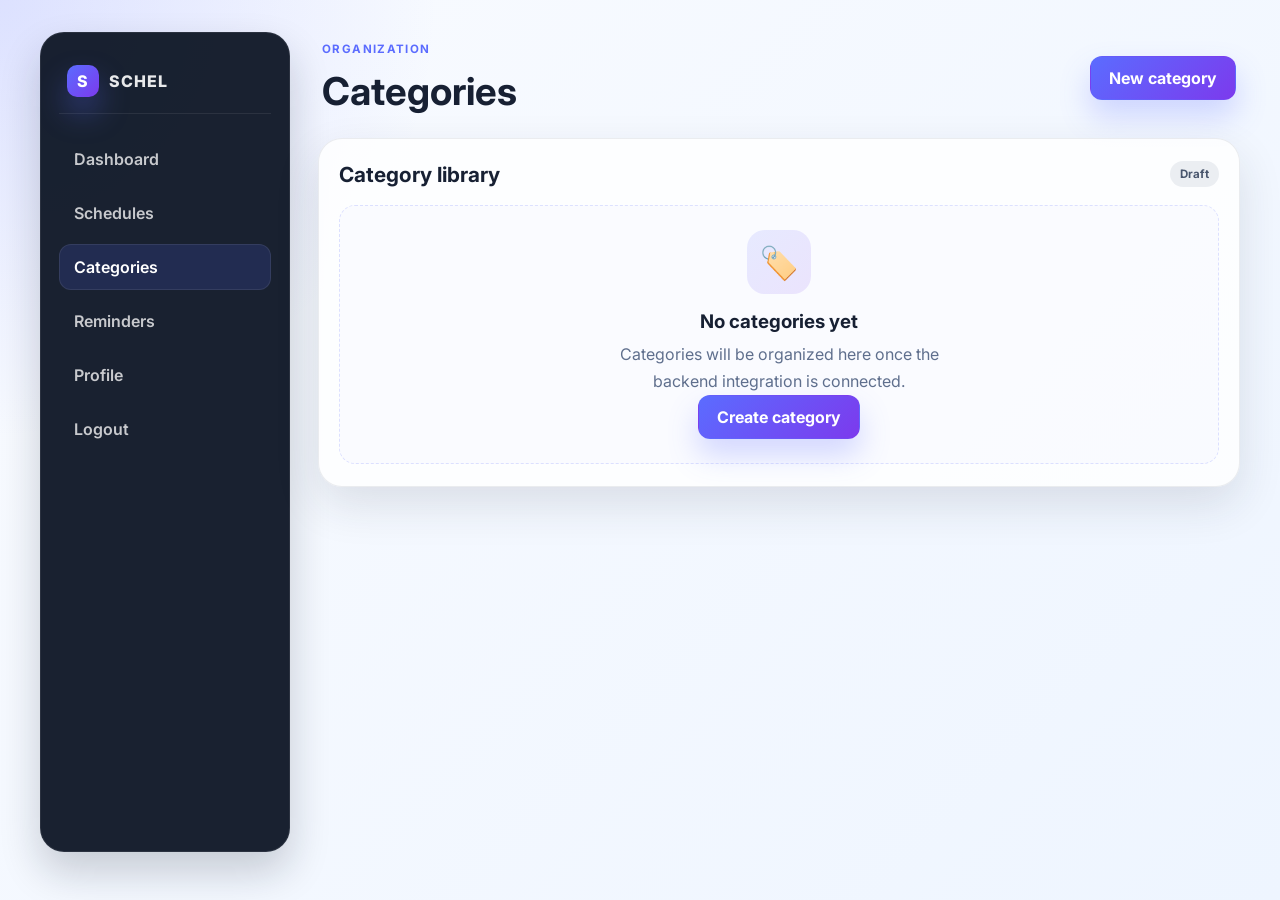
==== frontend/categories.html @ 0f29d302 "Frontend-Initial" ====
<!DOCTYPE html>
<html lang="en">
  <head>
    <meta charset="UTF-8" />
    <meta name="viewport" content="width=device-width, initial-scale=1.0" />
    <title>SCHEL | Categories</title>
    <link rel="preconnect" href="https://fonts.googleapis.com" />
    <link rel="preconnect" href="https://fonts.gstatic.com" crossorigin />
    <link href="https://fonts.googleapis.com/css2?family=Inter:wght@400;500;600;700;800&display=swap" rel="stylesheet" />
    <link rel="stylesheet" href="css/style.css" />
    <link rel="stylesheet" href="css/components.css" />
    <link rel="stylesheet" href="css/dashboard.css" />
  </head>
  <body class="app-page">
    <div class="app-shell">
      <aside class="sidebar" aria-label="Sidebar navigation">
        <div class="brand-wrap">
          <span class="brand-mark">S</span>
          <span class="brand-name">SCHEL</span>
        </div>

        <nav class="main-nav" aria-label="Main navigation">
          <a class="nav-item" href="dashboard.html">Dashboard</a>
          <a class="nav-item" href="schedules.html">Schedules</a>
          <a class="nav-item active" href="categories.html">Categories</a>
          <a class="nav-item" href="reminders.html">Reminders</a>
          <a class="nav-item" href="profile.html">Profile</a>
          <button type="button" class="nav-item nav-button" data-action="logout">Logout</button>
        </nav>
      </aside>

      <main class="content-panel">
        <header class="topbar">
          <div>
            <p class="eyebrow">Organization</p>
            <h1>Categories</h1>
          </div>
          <button class="btn btn-primary" type="button">New category</button>
        </header>

        <section class="panel-card">
          <div class="panel-header">
            <h2>Category library</h2>
            <span class="badge badge-neutral">Draft</span>
          </div>

          <div class="empty-state" aria-live="polite">
            <div class="empty-icon">🏷️</div>
            <h3>No categories yet</h3>
            <p>Categories will be organized here once the backend integration is connected.</p>
            <button class="btn btn-primary" type="button">Create category</button>
          </div>
        </section>
      </main>
    </div>

    <script src="js/config.js"></script>
    <script src="js/categories.js"></script>
  </body>
</html>
---- frontend/css/style.css ----
:root {
  --primary: #5b6cff;
  --primary-strong: #4255f5;
  --primary-soft: rgba(91, 108, 255, 0.12);
  --secondary: #7c3aed;
  --background: #f4f7fb;
  --surface: #ffffff;
  --surface-alt: #eef2ff;
  --text: #172033;
  --muted: #5f6f8d;
  --border: rgba(23, 32, 51, 0.08);
  --shadow: 0 18px 45px rgba(31, 41, 55, 0.12);
  --success: #1fb98a;
  --warning: #f7b955;
  --danger: #ef5d6d;
  --info: #25a7de;
  --radius-lg: 24px;
  --radius-md: 16px;
  --radius-sm: 12px;
  --space-1: 8px;
  --space-2: 12px;
  --space-3: 16px;
  --space-4: 20px;
  --space-5: 24px;
  --space-6: 32px;
  --space-7: 40px;
  --space-8: 52px;

  --font-stack: "Inter", "Segoe UI", sans-serif;
}

* {
  box-sizing: border-box;
}

html {
  scroll-behavior: smooth;
}

body {
  margin: 0;
  font-family: var(--font-stack);
  background:
    radial-gradient(circle at top left, rgba(91, 108, 255, 0.18), transparent 28%),
    linear-gradient(135deg, #f9fbff 0%, #eef5ff 100%);
  color: var(--text);
}

a {
  color: inherit;
  text-decoration: none;
}

button,
input,
select {
  font: inherit;
}

img {
  max-width: 100%;
}

h1,
h2,
h3,
p {
  margin-top: 0;
}

.eyebrow {
  margin: 0 0 var(--space-2);
  text-transform: uppercase;
  letter-spacing: 0.12em;
  font-size: 0.72rem;
  font-weight: 700;
  color: var(--primary);
}

.brand-wrap {
  display: inline-flex;
  align-items: center;
  gap: 10px;
  font-weight: 800;
  letter-spacing: 0.06em;
}

.brand-mark {
  display: inline-flex;
  align-items: center;
  justify-content: center;
  width: 32px;
  height: 32px;
  border-radius: 10px;
  background: linear-gradient(135deg, var(--primary), var(--secondary));
  color: white;
  box-shadow: 0 16px 30px rgba(91, 108, 255, 0.35);
}

.brand-name {
  font-size: 1rem;
}

.landing-page,
.auth-page,
.app-page {
  min-height: 100vh;
}

.landing-shell,
.auth-shell,
.app-shell {
  width: min(1200px, calc(100% - 32px));
  margin: 0 auto;
}

.landing-shell {
  padding: 24px 0 60px;
}

.landing-topbar {
  display: flex;
  align-items: center;
  justify-content: space-between;
  padding: 18px 24px;
  border: 1px solid rgba(255, 255, 255, 0.7);
  border-radius: 20px;
  background: rgba(255, 255, 255, 0.62);
  backdrop-filter: blur(12px);
  box-shadow: 0 14px 32px rgba(90, 101, 129, 0.08);
}

.landing-actions {
  display: flex;
  align-items: center;
  gap: 14px;
}

.landing-hero {
  display: grid;
  grid-template-columns: 1.1fr 0.9fr;
  gap: 48px;
  padding-top: 72px;
  align-items: center;
}

.hero-copy h1 {
  margin-bottom: 18px;
  font-size: clamp(2.7rem, 4vw, 4.6rem);
  line-height: 1.02;
  max-width: 620px;
}

.hero-copy p {
  max-width: 600px;
  margin-bottom: 28px;
  color: var(--muted);
  font-size: 1.08rem;
  line-height: 1.7;
}

.cta-row {
  display: flex;
  flex-wrap: wrap;
  gap: 16px;
  margin-bottom: 26px;
}

.feature-list {
  display: flex;
  flex-wrap: wrap;
  gap: 16px;
  padding: 0;
  margin: 0;
  list-style: none;
  color: var(--muted);
}

.feature-list li {
  position: relative;
  padding-left: 20px;
}

.feature-list li::before {
  content: "";
  position: absolute;
  left: 0;
  top: 50%;
  width: 10px;
  height: 10px;
  transform: translateY(-50%);
  border-radius: 50%;
  background: linear-gradient(135deg, var(--primary), var(--secondary));
}

.hero-panel {
  display: flex;
  flex-direction: column;
  gap: 20px;
  padding: 24px;
  border-radius: var(--radius-lg);
  background: linear-gradient(180deg, rgba(255,255,255,0.8), rgba(234,239,255,0.96));
  border: 1px solid var(--border);
  box-shadow: var(--shadow);
}

.mini-stat-card,
.mini-board,
.sidebar-card,
.panel-card,
.stat-card,
.auth-card,
.profile-card {
  background: rgba(255, 255, 255, 0.82);
  border: 1px solid var(--border);
  border-radius: var(--radius-lg);
  box-shadow: var(--shadow);
}

.mini-stat-card {
  padding: 22px 20px;
  display: flex;
  flex-direction: column;
  gap: 8px;
}

.mini-stat-card .label {
  color: var(--muted);
  font-size: 0.8rem;
  letter-spacing: 0.08em;
  text-transform: uppercase;
}

.mini-stat-card strong {
  font-size: 2rem;
}

.mini-stat-card small {
  color: var(--success);
  font-weight: 600;
}

.mini-board {
  padding: 22px 18px;
}

.mini-board-header {
  display: flex;
  align-items: center;
  justify-content: space-between;
  margin-bottom: 18px;
  font-weight: 600;
}

.mini-list {
  display: flex;
  flex-direction: column;
  gap: 12px;
}

.mini-list-item {
  display: flex;
  align-items: center;
  justify-content: space-between;
  gap: 10px;
  padding: 12px 14px;
  border-radius: var(--radius-sm);
  background: rgba(91, 108, 255, 0.04);
  color: var(--text);
}

.dot {
  width: 10px;
  height: 10px;
  border-radius: 50%;
  display: inline-block;
}

.dot-primary { background: var(--primary); }
.dot-warning { background: var(--warning); }
.dot-success { background: var(--success); }
.dot-danger { background: var(--danger); }

@media (max-width: 900px) {
  .landing-hero {
    grid-template-columns: 1fr;
    padding-top: 48px;
  }

  .landing-topbar {
    flex-direction: column;
    gap: 16px;
  }
}

@media (max-width: 600px) {
  .landing-shell,
  .auth-shell,
  .app-shell {
    width: min(100% - 22px, 1200px);
  }

  .landing-topbar {
    padding: 16px 18px;
  }

  .landing-actions,
  .cta-row {
    width: 100%;
    flex-direction: column;
  }

  .landing-actions .btn,
  .cta-row .btn {
    width: 100%;
  }
}
---- frontend/css/components.css ----
.btn {
  display: inline-flex;
  align-items: center;
  justify-content: center;
  min-height: 44px;
  padding: 0 18px;
  border: 1px solid transparent;
  border-radius: 12px;
  font-weight: 700;
  cursor: pointer;
  transition: transform 0.2s ease, box-shadow 0.2s ease, border-color 0.2s ease;
}

.btn:hover,
.btn:focus-visible {
  transform: translateY(-1px);
}

.btn:focus-visible,
input:focus-visible,
select:focus-visible,
button:focus-visible,
a:focus-visible {
  outline: 3px solid rgba(91, 108, 255, 0.2);
  outline-offset: 2px;
}

.btn-primary {
  background: linear-gradient(135deg, var(--primary), var(--secondary));
  color: #fff;
  box-shadow: 0 16px 30px rgba(91, 108, 255, 0.25);
}

.btn-secondary {
  background: rgba(91, 108, 255, 0.06);
  border-color: rgba(91, 108, 255, 0.16);
  color: var(--text);
}

.btn-block {
  width: 100%;
}

.field-group {
  display: flex;
  flex-direction: column;
  gap: 8px;
  width: 100%;
}

label {
  color: var(--text);
  font-size: 0.92rem;
  font-weight: 600;
}

input,
select {
  width: 100%;
  min-height: 46px;
  padding: 0 14px;
  border: 1px solid rgba(23, 32, 51, 0.1);
  border-radius: 12px;
  background: rgba(255, 255, 255, 0.7);
  color: var(--text);
  transition: border-color 0.2s ease, box-shadow 0.2s ease;
}

input:focus,
select:focus {
  border-color: rgba(91, 108, 255, 0.45);
  box-shadow: 0 0 0 4px rgba(91, 108, 255, 0.08);
}

.badge {
  display: inline-flex;
  align-items: center;
  justify-content: center;
  padding: 6px 10px;
  border-radius: 999px;
  font-size: 0.72rem;
  font-weight: 700;
}

.badge-success {
  background: rgba(31, 185, 138, 0.12);
  color: #106c4a;
}

.badge-warning {
  background: rgba(247, 185, 85, 0.12);
  color: #8d5c00;
}

.badge-neutral {
  background: rgba(111, 124, 147, 0.12);
  color: #49566d;
}

.text-link {
  color: var(--primary);
  font-weight: 600;
}

.checkbox-wrap {
  display: inline-flex;
  align-items: center;
  gap: 10px;
  font-weight: 500;
  color: var(--muted);
}

.checkbox-wrap input {
  width: 16px;
  height: 16px;
}

.empty-state {
  display: flex;
  flex-direction: column;
  align-items: center;
  justify-content: center;
  min-height: 260px;
  padding: 36px 20px;
  text-align: center;
  color: var(--muted);
}

.empty-icon {
  width: 64px;
  height: 64px;
  display: grid;
  place-items: center;
  margin-bottom: 16px;
  border-radius: 18px;
  background: linear-gradient(135deg, rgba(91, 108, 255, 0.12), rgba(124, 58, 237, 0.12));
  font-size: 2rem;
}

.empty-state h3 {
  margin-bottom: 8px;
  color: var(--text);
}

.empty-state p {
  margin-bottom: 22px;
  max-width: 420px;
  line-height: 1.7;
}

.modal {
  display: none;
}

.modal.open {
  display: block;
}

.loader {
  width: 18px;
  height: 18px;
  border: 2px solid rgba(91, 108, 255, 0.2);
  border-top-color: var(--primary);
  border-radius: 50%;
  animation: spin 0.7s linear infinite;
}

@keyframes spin {
  to {
    transform: rotate(360deg);
  }
}
---- frontend/css/dashboard.css ----
.app-page {
  padding: 32px 0 48px;
}

.app-shell {
  display: grid;
  grid-template-columns: 250px minmax(0, 1fr);
  gap: 28px;
  min-height: calc(100vh - 80px);
}

.sidebar {
  display: flex;
  flex-direction: column;
  gap: 22px;
  padding: 24px 18px;
  border-radius: var(--radius-lg);
  background: rgba(16, 24, 40, 0.96);
  color: rgba(255,255,255,0.9);
  border: 1px solid rgba(255,255,255,0.08);
  box-shadow: 0 20px 40px rgba(15, 23, 42, 0.2);
}

.sidebar .brand-wrap {
  padding: 8px 8px 16px;
  border-bottom: 1px solid rgba(255,255,255,0.08);
}

.main-nav {
  display: flex;
  flex-direction: column;
  gap: 8px;
}

.nav-item {
  display: flex;
  align-items: center;
  justify-content: space-between;
  width: 100%;
  padding: 12px 14px;
  border-radius: 12px;
  color: rgba(255,255,255,0.76);
  background: transparent;
  border: 1px solid transparent;
  font-weight: 600;
  text-align: left;
  transition: background 0.2s ease, color 0.2s ease, border-color 0.2s ease;
}

.nav-item:hover,
.nav-item.active {
  background: rgba(91, 108, 255, 0.16);
  border-color: rgba(255,255,255,0.08);
  color: #fff;
}

.nav-button {
  cursor: pointer;
}

.sidebar-card {
  margin-top: auto;
  padding: 18px 16px;
  background: rgba(255,255,255,0.02);
  border-color: rgba(255,255,255,0.06);
}

.sidebar-card h3 {
  margin-bottom: 8px;
  color: white;
}

.sidebar-card ul {
  padding-left: 18px;
  margin: 0;
  color: rgba(255,255,255,0.75);
  line-height: 1.8;
}

.content-panel {
  display: flex;
  flex-direction: column;
  gap: 24px;
}

.topbar {
  display: flex;
  align-items: center;
  justify-content: space-between;
  gap: 20px;
  padding: 10px 4px 0;
}

.topbar h1 {
  margin: 0;
  font-size: clamp(2rem, 3vw, 2.8rem);
}

.topbar-actions {
  display: flex;
  gap: 12px;
}

.welcome-panel {
  display: flex;
  align-items: center;
  justify-content: space-between;
  gap: 18px;
  padding: 24px 24px 20px;
  border: 1px solid var(--border);
  border-radius: var(--radius-lg);
  background: linear-gradient(135deg, rgba(91, 108, 255, 0.12), rgba(124, 58, 237, 0.07));
  box-shadow: var(--shadow);
}

.welcome-panel h2 {
  margin: 0 0 8px;
  font-size: clamp(1.7rem, 2.4vw, 2.5rem);
}

.welcome-subtitle {
  margin: 0;
  color: var(--muted);
  font-size: 1rem;
}

.welcome-actions {
  display: flex;
  flex-wrap: wrap;
  gap: 12px;
}

.stats-grid {
  display: grid;
  grid-template-columns: repeat(6, minmax(0, 1fr));
  gap: 18px;
}

.stat-card {
  padding: 20px 16px;
  border-radius: 20px;
  border: 1px solid var(--border);
  box-shadow: var(--shadow);
}

.stat-card.accent-cyan {
  background: linear-gradient(135deg, rgba(37, 167, 222, 0.09), rgba(255,255,255,0.96));
}

.stat-card.accent-violet {
  background: linear-gradient(135deg, rgba(124, 58, 237, 0.08), rgba(255,255,255,0.96));
}

.stat-card.accent-green {
  background: linear-gradient(135deg, rgba(31, 185, 138, 0.1), rgba(255,255,255,0.96));
}

.stat-card.accent-amber {
  background: linear-gradient(135deg, rgba(247, 185, 85, 0.12), rgba(255,255,255,0.96));
}

.stat-card.accent-sky {
  background: linear-gradient(135deg, rgba(91, 108, 255, 0.1), rgba(255,255,255,0.96));
}

.stat-card.accent-pink {
  background: linear-gradient(135deg, rgba(239, 93, 109, 0.08), rgba(255,255,255,0.96));
}

.stat-meta {
  display: flex;
  align-items: center;
  gap: 8px;
  margin-bottom: 18px;
}

.stat-icon {
  display: inline-flex;
  align-items: center;
  justify-content: center;
  width: 28px;
  height: 28px;
  border-radius: 10px;
  background: rgba(255,255,255,0.6);
  color: var(--primary);
  font-weight: 800;
}

.stat-label {
  color: var(--muted);
  font-size: 0.74rem;
  letter-spacing: 0.08em;
  text-transform: uppercase;
  font-weight: 700;
}

.stat-card strong {
  display: block;
  margin-bottom: 8px;
  font-size: clamp(1.8rem, 2vw, 2.3rem);
}

.stat-card small {
  color: var(--muted);
}

.content-grid {
  display: grid;
  gap: 24px;
}

.two-column {
  grid-template-columns: repeat(2, minmax(0, 1fr));
}

.one-column {
  grid-template-columns: 1fr;
}

.large-top-gap {
  margin-top: 6px;
}

.panel-card {
  padding: 22px 20px;
  border-radius: var(--radius-lg);
  border: 1px solid var(--border);
  background: rgba(255,255,255,0.8);
  box-shadow: var(--shadow);
}

.panel-header {
  display: flex;
  justify-content: space-between;
  align-items: center;
  gap: 12px;
  margin-bottom: 18px;
}

.panel-header h2 {
  margin: 0;
  font-size: 1.3rem;
}

.timeline-list,
.stack-list,
.quick-action-list {
  display: flex;
  flex-direction: column;
  gap: 14px;
}

.timeline-item {
  display: grid;
  grid-template-columns: 78px minmax(0, 1fr);
  gap: 14px;
  align-items: center;
  padding: 14px 16px;
  border-radius: var(--radius-md);
  background: linear-gradient(135deg, rgba(91,108,255,0.05), rgba(124,58,237,0.04));
  border: 1px solid rgba(91,108,255,0.08);
}

.timeline-time {
  font-weight: 700;
  color: var(--primary);
}

.timeline-item strong,
.timeline-item small,
.list-row strong,
.list-row small {
  display: block;
}

.timeline-item small,
.list-row small,
.reminder-row small {
  margin-top: 4px;
  color: var(--muted);
}

.timeline-meta,
.priority-row {
  display: flex;
  align-items: center;
  justify-content: space-between;
  gap: 14px;
  margin-top: 8px;
}

.priority-pill {
  display: inline-flex;
  align-items: center;
  justify-content: center;
  padding: 5px 8px;
  border-radius: 999px;
  font-size: 0.7rem;
  font-weight: 700;
}

.priority-high {
  background: rgba(239, 93, 109, 0.12);
  color: #a72b3e;
}

.priority-medium {
  background: rgba(247, 185, 85, 0.12);
  color: #8a5f00;
}

.priority-low {
  background: rgba(31, 185, 138, 0.12);
  color: #0d6b4d;
}

.status-pill {
  display: inline-flex;
  align-items: center;
  justify-content: center;
  padding: 5px 8px;
  border-radius: 999px;
  font-size: 0.72rem;
  font-weight: 700;
}

.status-pending {
  background: rgba(91, 108, 255, 0.08);
  color: var(--primary);
}

.status-done {
  background: rgba(31, 185, 138, 0.12);
  color: #0d6b4d;
}

.status-missed {
  background: rgba(239, 93, 109, 0.1);
  color: #a72b3e;
}

.stack-item,
.reminder-row,
.list-row {
  display: flex;
  align-items: center;
  justify-content: space-between;
  gap: 12px;
  padding: 12px 14px;
  border-radius: var(--radius-md);
  background: rgba(91,108,255,0.04);
  border: 1px solid rgba(91,108,255,0.05);
}

.stack-item strong,
.reminder-row strong,
.category-item strong {
  display: block;
}

.reminder-row {
  align-items: flex-start;
}

.reminder-row .meta {
  display: flex;
  flex-direction: column;
  gap: 4px;
}

.quick-action-list {
  margin-top: 4px;
}

.quick-action {
  display: flex;
  align-items: center;
  gap: 14px;
  width: 100%;
  padding: 14px 14px;
  border: 1px solid rgba(91,108,255,0.12);
  border-radius: 16px;
  background: linear-gradient(135deg, rgba(91,108,255,0.04), rgba(255,255,255,0.9));
  color: var(--text);
  text-align: left;
}

.quick-action:hover,
.quick-action:focus-visible {
  box-shadow: 0 12px 28px rgba(91,108,255,0.12);
}

.qa-icon {
  display: inline-flex;
  align-items: center;
  justify-content: center;
  width: 40px;
  height: 40px;
  border-radius: 12px;
  background: linear-gradient(135deg, var(--primary), var(--secondary));
  color: white;
  font-size: 1.2rem;
  font-weight: 700;
}

.quick-action strong,
.quick-action small {
  display: block;
}

.quick-action small {
  margin-top: 4px;
  color: var(--muted);
}

.category-list {
  display: flex;
  flex-wrap: wrap;
  gap: 10px;
}

.category-item {
  display: inline-flex;
  align-items: center;
  gap: 8px;
  padding: 10px 12px;
  border-radius: 999px;
  background: rgba(91,108,255,0.08);
  color: var(--text);
  font-weight: 600;
}

.category-dot {
  width: 10px;
  height: 10px;
  border-radius: 50%;
  display: inline-block;
}

.empty-state {
  display: flex;
  flex-direction: column;
  align-items: center;
  justify-content: center;
  min-height: 180px;
  padding: 24px 18px;
  text-align: center;
  color: var(--muted);
  border: 1px dashed rgba(91,108,255,0.18);
  border-radius: 16px;
  background: rgba(91,108,255,0.02);
}

.empty-state strong {
  display: block;
  margin-bottom: 8px;
  color: var(--text);
  font-size: 1.1rem;
}

.empty-state p {
  margin: 0;
  max-width: 360px;
  line-height: 1.7;
}

.load-skeleton {
  position: relative;
  overflow: hidden;
  background: rgba(91, 108, 255, 0.05);
  border-radius: 12px;
}

.load-skeleton::after {
  content: "";
  position: absolute;
  inset: 0;
  transform: translateX(-100%);
  background: linear-gradient(90deg, transparent, rgba(255,255,255,0.8), transparent);
  animation: shimmer 1.2s infinite;
}

@keyframes shimmer {
  100% {
    transform: translateX(100%);
  }
}

@media (max-width: 1160px) {
  .stats-grid {
    grid-template-columns: repeat(3, minmax(0, 1fr));
  }
}

@media (max-width: 980px) {
  .app-shell {
    grid-template-columns: 1fr;
  }

  .sidebar {
    padding-bottom: 18px;
  }

  .stats-grid,
  .two-column {
    grid-template-columns: 1fr 1fr;
  }
}

@media (max-width: 680px) {
  .stats-grid,
  .two-column {
    grid-template-columns: 1fr;
  }

  .welcome-panel,
  .topbar,
  .panel-header,
  .stack-item,
  .reminder-row,
  .list-row {
    flex-direction: column;
    align-items: flex-start;
  }

  .welcome-actions,
  .topbar-actions {
    width: 100%;
  }

  .welcome-actions .btn,
  .topbar-actions .btn {
    flex: 1;
  }

  .timeline-item {
    grid-template-columns: 1fr;
  }
}


.profile-header {
  display: flex;
  align-items: center;
  gap: 18px;
  margin-bottom: 28px;
}

.avatar {
  display: grid;
  place-items: center;
  width: 66px;
  height: 66px;
  border-radius: 18px;
  background: linear-gradient(135deg, var(--primary), var(--secondary));
  color: white;
  font-size: 1.4rem;
  font-weight: 800;
}

.profile-grid {
  display: grid;
  grid-template-columns: repeat(2, minmax(0, 1fr));
  gap: 18px;
}

@media (max-width: 980px) {
  .app-shell {
    grid-template-columns: 1fr;
  }

  .sidebar {
    padding-bottom: 18px;
  }

  .stats-grid,
  .two-column,
  .profile-grid {
    grid-template-columns: 1fr 1fr;
  }
}

@media (max-width: 680px) {
  .stats-grid,
  .two-column,
  .profile-grid {
    grid-template-columns: 1fr;
  }

  .topbar {
    flex-direction: column;
    align-items: flex-start;
  }

  .topbar-actions {
    width: 100%;
    flex-wrap: wrap;
  }

  .topbar-actions .btn {
    flex: 1;
  }
}
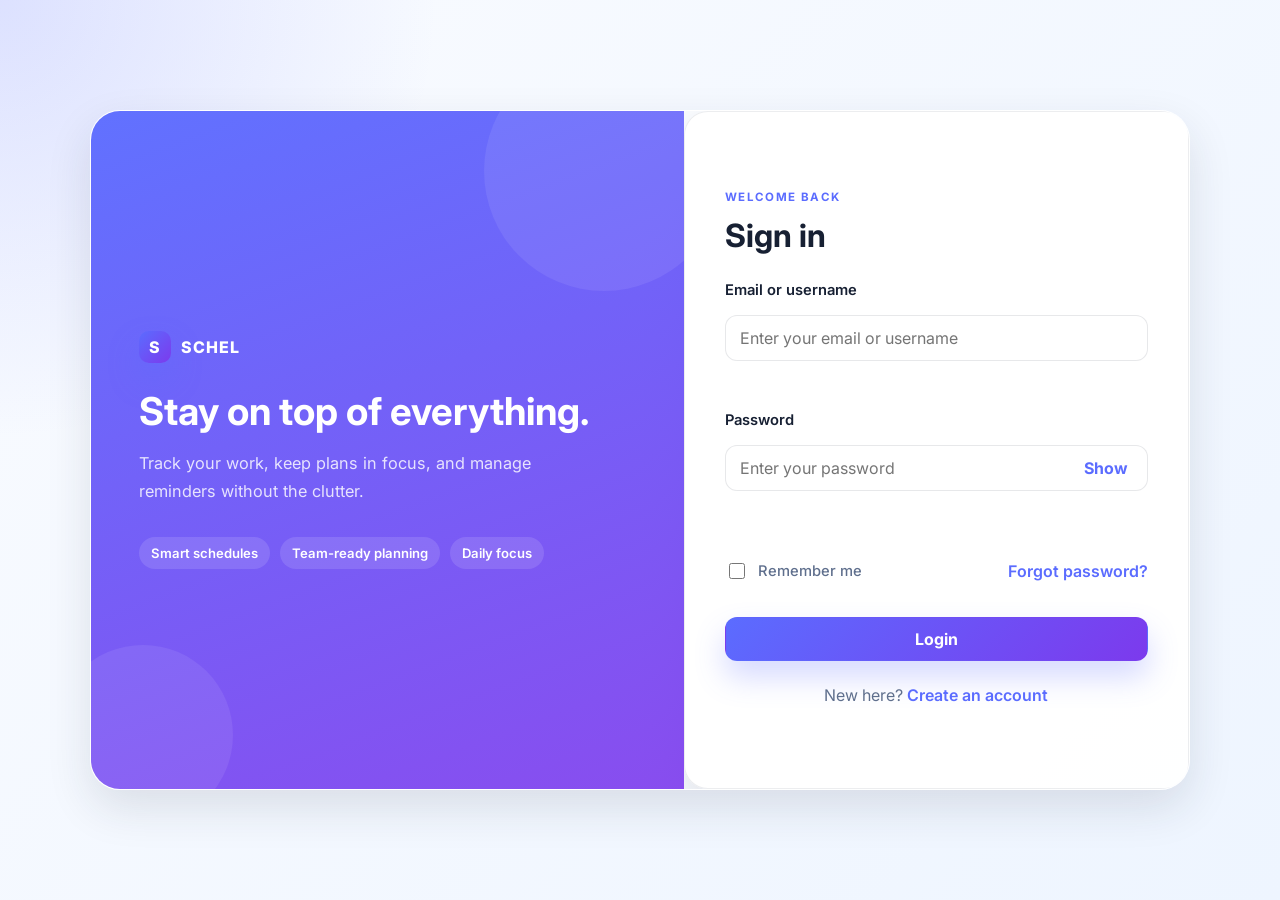
==== commit 0e5939dc: "Frontend Updare (No Integration)" ====
--- a/frontend/categories.html
+++ b/frontend/categories.html
@@ -34,25 +34,85 @@
           <div>
             <p class="eyebrow">Organization</p>
             <h1>Categories</h1>
+            <p class="page-subtitle">Organize your schedules with a system that works for you.</p>
           </div>
-          <button class="btn btn-primary" type="button">New category</button>
+          <button id="open-create-modal" class="btn btn-primary" type="button">+ Add Category</button>
         </header>
 
-        <section class="panel-card">
-          <div class="panel-header">
-            <h2>Category library</h2>
-            <span class="badge badge-neutral">Draft</span>
+        <section class="panel-card schedule-toolbar" aria-label="Category search">
+          <div class="toolbar-grid single-search-grid">
+            <div class="field-group search-field">
+              <label for="category-search">Search</label>
+              <input id="category-search" type="search" placeholder="Search categories..." />
+            </div>
           </div>
+        </section>
 
-          <div class="empty-state" aria-live="polite">
-            <div class="empty-icon">🏷️</div>
-            <h3>No categories yet</h3>
-            <p>Categories will be organized here once the backend integration is connected.</p>
-            <button class="btn btn-primary" type="button">Create category</button>
+        <section class="panel-card schedule-panel" aria-live="polite">
+          <div class="panel-header schedule-header-row">
+            <h2>Your categories</h2>
+            <span id="category-count-badge" class="badge badge-neutral">0 categories</span>
           </div>
+          <div id="category-list" class="category-grid"></div>
         </section>
       </main>
     </div>
+
+    <div id="category-modal" class="modal" aria-hidden="true">
+      <div class="modal-backdrop" data-close-modal="true"></div>
+      <div class="modal-panel" role="dialog" aria-modal="true" aria-labelledby="category-modal-title">
+        <div class="modal-header">
+          <div>
+            <p class="eyebrow">Category</p>
+            <h2 id="category-modal-title">Create Category</h2>
+          </div>
+          <button class="icon-button" type="button" data-close-modal="true" aria-label="Close">✕</button>
+        </div>
+
+        <form id="category-form" novalidate>
+          <div class="form-grid">
+            <div class="field-group form-span-2">
+              <label for="category-name">Category Name</label>
+              <input id="category-name" name="name" type="text" maxlength="100" placeholder="e.g. Work, Personal, Learning" />
+              <small class="field-error" data-error-for="name"></small>
+            </div>
+
+            <div class="field-group form-span-2">
+              <label for="category-color">Category Color</label>
+              <input id="category-color" name="color" type="color" value="#5b6cff" />
+              <small class="field-error" data-error-for="color"></small>
+            </div>
+          </div>
+
+          <div class="modal-actions">
+            <button type="button" class="btn btn-secondary" data-close-modal="true">Cancel</button>
+            <button type="submit" class="btn btn-primary" id="save-category-btn">Create Category</button>
+          </div>
+        </form>
+      </div>
+    </div>
+
+    <div id="delete-category-modal" class="modal" aria-hidden="true">
+      <div class="modal-backdrop" data-close-modal="true"></div>
+      <div class="modal-panel confirm-panel" role="dialog" aria-modal="true" aria-labelledby="delete-category-title">
+        <div class="modal-header">
+          <div>
+            <p class="eyebrow">Delete</p>
+            <h2 id="delete-category-title">Delete category?</h2>
+          </div>
+          <button class="icon-button" type="button" data-close-modal="true" aria-label="Close">✕</button>
+        </div>
+
+        <p id="delete-category-message" class="confirm-copy"></p>
+
+        <div class="modal-actions">
+          <button type="button" class="btn btn-secondary" data-close-modal="true">Cancel</button>
+          <button type="button" class="btn btn-danger" id="confirm-delete-category-btn">Delete</button>
+        </div>
+      </div>
+    </div>
+
+    <div id="toast-container" class="toast-container" aria-live="polite" aria-atomic="true"></div>
 
     <script src="js/config.js"></script>
     <script src="js/categories.js"></script>
--- a/frontend/css/dashboard.css
+++ b/frontend/css/dashboard.css
@@ -299,17 +299,20 @@
   font-weight: 700;
 }
 
-.priority-high {
+.priority-high,
+.badge-priority.priority-high {
   background: rgba(239, 93, 109, 0.12);
   color: #a72b3e;
 }
 
-.priority-medium {
+.priority-medium,
+.badge-priority.priority-medium {
   background: rgba(247, 185, 85, 0.12);
   color: #8a5f00;
 }
 
-.priority-low {
+.priority-low,
+.badge-priority.priority-low {
   background: rgba(31, 185, 138, 0.12);
   color: #0d6b4d;
 }
@@ -324,17 +327,20 @@
   font-weight: 700;
 }
 
-.status-pending {
+.status-pending,
+.badge-status.status-pending {
   background: rgba(91, 108, 255, 0.08);
   color: var(--primary);
 }
 
-.status-done {
+.status-done,
+.badge-status.status-completed {
   background: rgba(31, 185, 138, 0.12);
   color: #0d6b4d;
 }
 
-.status-missed {
+.status-missed,
+.badge-status.status-missed {
   background: rgba(239, 93, 109, 0.1);
   color: #a72b3e;
 }
@@ -350,6 +356,503 @@
   border-radius: var(--radius-md);
   background: rgba(91,108,255,0.04);
   border: 1px solid rgba(91,108,255,0.05);
+}
+
+.page-subtitle {
+  margin: 8px 0 0;
+  color: var(--muted);
+  font-size: 1.03rem;
+  line-height: 1.6;
+}
+
+.schedule-toolbar {
+  padding: 22px 20px;
+}
+
+.single-search-grid {
+  grid-template-columns: 1fr;
+}
+
+.toolbar-grid {
+  display: grid;
+  grid-template-columns: minmax(220px, 1.3fr) minmax(0, 2.7fr);
+  gap: 18px;
+  align-items: end;
+}
+
+.search-field {
+  min-width: 0;
+}
+
+.category-grid {
+  display: grid;
+  grid-template-columns: repeat(auto-fit, minmax(240px, 1fr));
+  gap: 16px;
+}
+
+.category-card {
+  display: flex;
+  flex-direction: column;
+  gap: 16px;
+  min-height: 190px;
+  padding: 18px 18px 16px;
+  border: 1px solid var(--border);
+  border-radius: 18px;
+  background: linear-gradient(180deg, rgba(255,255,255,0.96), rgba(244,247,251,0.9));
+  box-shadow: 0 10px 22px rgba(31, 41, 55, 0.06);
+}
+
+.category-header {
+  display: flex;
+  align-items: center;
+  justify-content: space-between;
+  gap: 12px;
+}
+
+.category-title-wrap {
+  display: flex;
+  align-items: center;
+  gap: 12px;
+}
+
+.category-icon {
+  width: 15px;
+  height: 15px;
+  border-radius: 50%;
+  box-shadow: 0 0 0 5px rgba(91, 108, 255, 0.08);
+}
+
+.category-card h3 {
+  margin: 0;
+  font-size: 1.23rem;
+}
+
+.category-body {
+  display: flex;
+  align-items: center;
+  justify-content: space-between;
+  margin-top: auto;
+  color: var(--muted);
+  font-weight: 600;
+}
+
+.category-footer {
+  display: flex;
+  align-items: center;
+  justify-content: flex-end;
+  gap: 10px;
+  margin-top: auto;
+  padding-top: 14px;
+  border-top: 1px solid rgba(23, 32, 51, 0.06);
+}
+
+.reminder-grid {
+  display: grid;
+  grid-template-columns: repeat(auto-fit, minmax(280px, 1fr));
+  gap: 18px;
+}
+
+.reminder-card {
+  display: flex;
+  flex-direction: column;
+  gap: 16px;
+  min-height: 210px;
+  padding: 18px 18px 16px;
+  border: 1px solid var(--border);
+  border-radius: 18px;
+  background: linear-gradient(180deg, rgba(255,255,255,0.96), rgba(244,247,251,0.9));
+  box-shadow: 0 10px 22px rgba(31, 41, 55, 0.06);
+}
+
+.reminder-card-header {
+  display: flex;
+  align-items: flex-start;
+  justify-content: space-between;
+  gap: 12px;
+}
+
+.reminder-card-header h3 {
+  margin: 0;
+  font-size: 1.15rem;
+}
+
+.reminder-label {
+  margin-bottom: 8px;
+}
+
+.reminder-card-meta {
+  display: flex;
+  flex-direction: column;
+  gap: 12px;
+  margin-top: auto;
+}
+
+.reminder-card-meta strong {
+  display: block;
+  font-size: 1rem;
+  line-height: 1.5;
+  color: var(--text);
+}
+
+.reminder-card-meta .detail-label {
+  display: block;
+  margin-bottom: 6px;
+}
+
+.reminder-card-actions {
+  display: flex;
+  justify-content: flex-end;
+  gap: 10px;
+  flex-wrap: wrap;
+  margin-top: auto;
+  padding-top: 14px;
+  border-top: 1px solid rgba(23, 32, 51, 0.06);
+}
+
+.filter-grid {
+  display: grid;
+  grid-template-columns: repeat(4, minmax(0, 1fr));
+  gap: 14px;
+}
+
+.toolbar-actions {
+  display: flex;
+  justify-content: flex-end;
+  gap: 12px;
+  margin-top: 18px;
+}
+
+.schedule-panel {
+  min-height: 420px;
+}
+
+.schedule-header-row {
+  margin-bottom: 20px;
+}
+
+.schedule-list {
+  display: grid;
+  gap: 16px;
+}
+
+.schedule-card {
+  padding: 18px 18px 16px;
+  border: 1px solid var(--border);
+  border-radius: 18px;
+  background: linear-gradient(180deg, rgba(255,255,255,0.96), rgba(244,247,251,0.9));
+  box-shadow: 0 10px 22px rgba(31, 41, 55, 0.06);
+  transition: transform 0.2s ease, box-shadow 0.2s ease, border-color 0.2s ease;
+}
+
+.schedule-card:hover {
+  transform: translateY(-2px);
+  box-shadow: 0 18px 28px rgba(31, 41, 55, 0.09);
+  border-color: rgba(91, 108, 255, 0.18);
+}
+
+.schedule-card-header {
+  display: flex;
+  justify-content: space-between;
+  gap: 12px;
+  align-items: flex-start;
+  margin-bottom: 12px;
+}
+
+.schedule-card-header h3 {
+  margin: 0 0 8px;
+  font-size: 1.25rem;
+}
+
+.schedule-card-header p {
+  margin: 0;
+  color: var(--muted);
+  line-height: 1.6;
+}
+
+.schedule-meta {
+  display: flex;
+  flex-wrap: wrap;
+  gap: 12px;
+  margin-bottom: 14px;
+  color: var(--muted);
+  font-size: 0.96rem;
+}
+
+.schedule-badges {
+  display: flex;
+  flex-wrap: wrap;
+  gap: 10px;
+  margin-bottom: 14px;
+}
+
+.badge-priority,
+.badge-status {
+  display: inline-flex;
+  align-items: center;
+  justify-content: center;
+  padding: 6px 10px;
+  border-radius: 999px;
+  font-size: 0.72rem;
+  font-weight: 700;
+  letter-spacing: 0.04em;
+}
+
+.schedule-footer {
+  display: flex;
+  justify-content: space-between;
+  align-items: center;
+  gap: 12px;
+  flex-wrap: wrap;
+  padding-top: 14px;
+  border-top: 1px solid rgba(23, 32, 51, 0.06);
+}
+
+.category-pill {
+  display: inline-flex;
+  align-items: center;
+  padding: 6px 10px;
+  border-radius: 999px;
+  background: rgba(91, 108, 255, 0.08);
+  color: var(--primary);
+  font-size: 0.76rem;
+  font-weight: 700;
+}
+
+.schedule-actions {
+  display: flex;
+  gap: 10px;
+  flex-wrap: wrap;
+}
+
+.btn-small {
+  min-height: 36px;
+  padding: 0 14px;
+  font-size: 0.85rem;
+}
+
+.btn-danger {
+  background: rgba(239, 93, 109, 0.1);
+  border-color: rgba(239, 93, 109, 0.12);
+  color: #a72b3e;
+}
+
+.modal {
+  position: fixed;
+  inset: 0;
+  display: none;
+  z-index: 40;
+}
+
+.modal.open {
+  display: block;
+}
+
+.modal-backdrop {
+  position: absolute;
+  inset: 0;
+  background: rgba(15, 23, 42, 0.54);
+}
+
+.modal-panel {
+  position: relative;
+  z-index: 1;
+  width: min(700px, calc(100% - 32px));
+  max-height: calc(100vh - 56px);
+  margin: 28px auto 0;
+  padding: 22px 20px 18px;
+  border-radius: 22px;
+  border: 1px solid var(--border);
+  background: rgba(255,255,255,0.98);
+  box-shadow: 0 30px 60px rgba(15, 23, 42, 0.22);
+  overflow: auto;
+}
+
+.detail-panel,
+.confirm-panel {
+  width: min(520px, calc(100% - 32px));
+}
+
+.modal-header {
+  display: flex;
+  align-items: center;
+  justify-content: space-between;
+  gap: 16px;
+  margin-bottom: 18px;
+}
+
+.modal-header h2 {
+  margin: 0;
+}
+
+.icon-button {
+  display: inline-flex;
+  align-items: center;
+  justify-content: center;
+  width: 38px;
+  height: 38px;
+  border: 1px solid rgba(23, 32, 51, 0.08);
+  border-radius: 10px;
+  background: rgba(91, 108, 255, 0.06);
+  color: var(--text);
+  cursor: pointer;
+}
+
+.form-grid {
+  display: grid;
+  grid-template-columns: repeat(2, minmax(0, 1fr));
+  gap: 18px;
+}
+
+.form-span-2 {
+  grid-column: span 2;
+}
+
+textarea {
+  width: 100%;
+  min-height: 110px;
+  padding: 12px 14px;
+  border: 1px solid rgba(23, 32, 51, 0.1);
+  border-radius: 12px;
+  background: rgba(255,255,255,0.7);
+  color: var(--text);
+  resize: vertical;
+}
+
+textarea:focus {
+  border-color: rgba(91, 108, 255, 0.45);
+  box-shadow: 0 0 0 4px rgba(91, 108, 255, 0.08);
+}
+
+.modal-actions {
+  display: flex;
+  align-items: center;
+  justify-content: flex-end;
+  gap: 12px;
+  margin-top: 22px;
+}
+
+.detail-grid {
+  display: grid;
+  grid-template-columns: repeat(2, minmax(0, 1fr));
+  gap: 18px;
+}
+
+.detail-grid > div {
+  display: flex;
+  flex-direction: column;
+  gap: 8px;
+}
+
+.detail-full {
+  grid-column: 1 / -1;
+}
+
+.detail-label {
+  display: block;
+  color: var(--muted);
+  font-size: 0.76rem;
+  letter-spacing: 0.08em;
+  text-transform: uppercase;
+  font-weight: 700;
+}
+
+.detail-grid strong {
+  font-size: 1.04rem;
+}
+
+.detail-grid p {
+  margin: 0;
+  line-height: 1.7;
+  color: var(--muted);
+}
+
+.confirm-copy {
+  margin: 0 0 18px;
+  color: var(--muted);
+  line-height: 1.7;
+}
+
+.toast-container {
+  position: fixed;
+  right: 24px;
+  bottom: 24px;
+  display: flex;
+  flex-direction: column;
+  gap: 12px;
+  z-index: 60;
+}
+
+.toast {
+  min-width: min(320px, calc(100vw - 40px));
+  padding: 12px 14px;
+  border-radius: 14px;
+  color: white;
+  font-weight: 600;
+  opacity: 0;
+  transform: translateY(10px);
+  transition: opacity 0.22s ease, transform 0.22s ease;
+  box-shadow: 0 20px 36px rgba(15, 23, 42, 0.18);
+}
+
+.toast.is-visible {
+  opacity: 1;
+  transform: translateY(0);
+}
+
+.toast-success {
+  background: linear-gradient(135deg, #10b981, #0d8b63);
+}
+
+.toast-error {
+  background: linear-gradient(135deg, #ef5d6d, #cc3747);
+}
+
+.loading-card {
+  min-height: 170px;
+}
+
+@media (max-width: 980px) {
+  .toolbar-grid {
+    grid-template-columns: 1fr;
+  }
+
+  .filter-grid,
+  .form-grid,
+  .detail-grid {
+    grid-template-columns: 1fr 1fr;
+  }
+
+  .form-span-2,
+  .detail-full {
+    grid-column: 1 / -1;
+  }
+}
+
+@media (max-width: 680px) {
+  .filter-grid,
+  .form-grid,
+  .detail-grid {
+    grid-template-columns: 1fr;
+  }
+
+  .schedule-footer,
+  .toolbar-actions,
+  .modal-actions {
+    flex-direction: column;
+    align-items: stretch;
+  }
+
+  .schedule-actions {
+    width: 100%;
+  }
+
+  .schedule-actions .btn {
+    flex: 1;
+  }
+
+  .modal-panel {
+    margin-top: 16px;
+  }
 }
 
 .stack-item strong,
